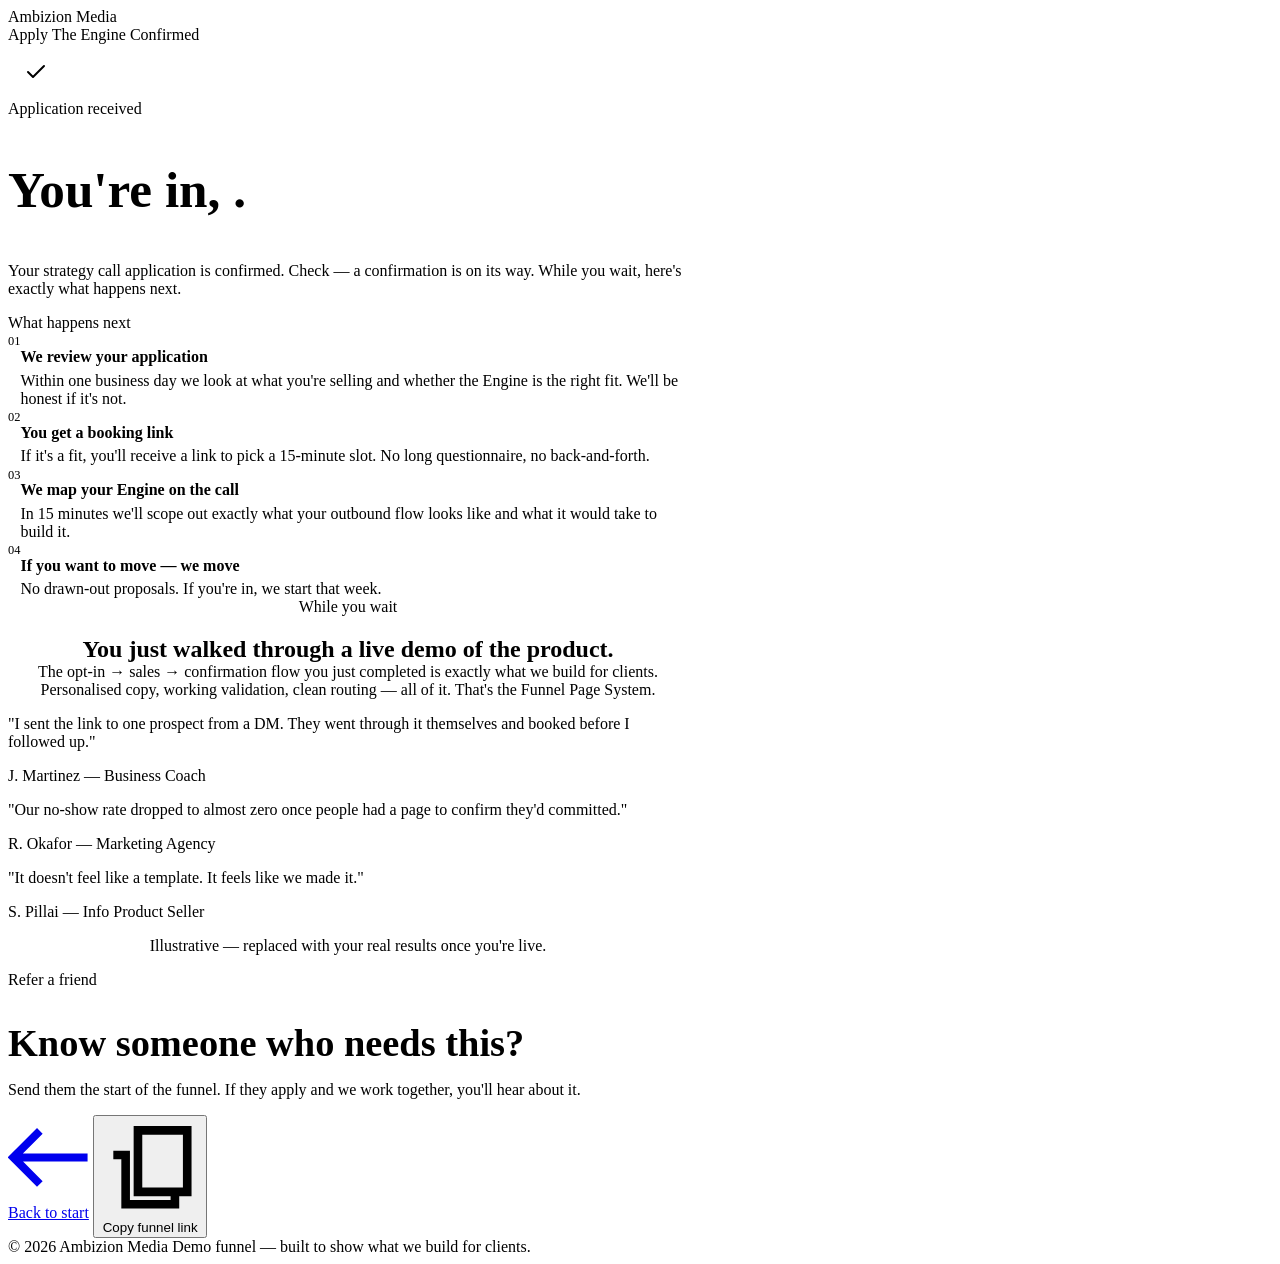
==== sales.html @ 40a7c44d "Add files via upload" ====
<!doctype html>
<html lang="en">
<head>
<meta charset="utf-8">
<meta name="viewport" content="width=device-width, initial-scale=1">
<title>You're In — Strategy Call Confirmed | Ambizion Media</title>
<meta name="description" content="Your strategy call application is confirmed. Here's what happens next.">
<link rel="preconnect" href="https://fonts.googleapis.com">
<link rel="preconnect" href="https://fonts.gstatic.com" crossorigin>
<link href="https://fonts.googleapis.com/css2?family=Fraunces:ital,wght@0,500;0,600;1,500&family=Inter:wght@400;500;600&family=JetBrains+Mono:wght@400;500&display=swap" rel="stylesheet">
<link rel="stylesheet" href="css/styles.css">
<style>
  .confirm-icon{
    width: 56px; height: 56px;
    border-radius: 50%;
    background: var(--brass-soft);
    border: 1px solid var(--brass-dim);
    display: flex; align-items: center; justify-content: center;
    margin-bottom: var(--space-3);
  }
  .confirm-icon svg{ width: 24px; height: 24px; color: var(--brass); }

  .next-steps{ display: grid; gap: var(--space-3); margin-top: var(--space-4); }
  .next-step{
    display: grid;
    grid-template-columns: auto 1fr;
    gap: var(--space-3);
    align-items: start;
    padding-bottom: var(--space-3);
    border-bottom: 1px solid var(--ink-line);
  }
  .next-step:last-child{ border-bottom: none; }
  .next-step__num{
    font-family: var(--f-mono);
    font-size: 0.78rem;
    color: var(--brass);
    padding-top: 0.2em;
  }
  .next-step h3{ font-size: 1rem; margin-bottom: 0.35em; }
  .next-step p{ color: var(--slate-on-ink); margin: 0; font-size: var(--fs-small); }

  .share-strip{
    display: flex; gap: var(--space-2); flex-wrap: wrap;
    margin-top: var(--space-3);
  }

  @keyframes tick-in {
    from { transform: scale(0.6); opacity: 0; }
    to   { transform: scale(1);   opacity: 1; }
  }
  .confirm-icon{ animation: tick-in 0.4s cubic-bezier(0.34,1.56,0.64,1) both; }
</style>
</head>
<body>

<header class="site">
  <div class="wrap">
    <div class="brandmark">Ambizion <span>Media</span></div>
    <nav class="pipeline" aria-label="Funnel progress">
      <span class="pipeline__step is-done"><span class="pipeline__dot"></span>Apply</span>
      <span class="pipeline__track is-filled"></span>
      <span class="pipeline__step is-done"><span class="pipeline__dot"></span>The Engine</span>
      <span class="pipeline__track is-filled"></span>
      <span class="pipeline__step is-active"><span class="pipeline__dot"></span>Confirmed</span>
    </nav>
  </div>
</header>

<main>

  <!-- Confirmation hero -->
  <section class="band band--ink">
    <div class="wrap" style="max-width: 680px;">
      <div class="confirm-icon" aria-hidden="true">
        <svg viewBox="0 0 24 24" fill="none" stroke="currentColor" stroke-width="2" stroke-linecap="round" stroke-linejoin="round">
          <path d="M20 6L9 17l-5-5"/>
        </svg>
      </div>
      <div class="eyebrow">Application received</div>
      <h1 style="font-size: clamp(2rem, 1.4rem + 2.5vw, 3.2rem);">
        You're in, <span data-fill="name" data-fallback="welcome"></span>.
      </h1>
      <p class="lead" style="margin-top: var(--space-2);">
        Your strategy call application is confirmed. Check
        <strong data-fill="email" data-fallback="your inbox"></strong> —
        a confirmation is on its way. While you wait, here's exactly what happens next.
      </p>
    </div>
  </section>

  <!-- What happens next -->
  <section class="band band--ink band--tight" style="padding-top: 0;">
    <div class="wrap" style="max-width: 680px;">
      <div class="eyebrow">What happens next</div>
      <div class="next-steps">
        <div class="next-step">
          <span class="next-step__num">01</span>
          <div>
            <h3>We review your application</h3>
            <p>Within one business day we look at what you're selling and whether the Engine is the right fit. We'll be honest if it's not.</p>
          </div>
        </div>
        <div class="next-step">
          <span class="next-step__num">02</span>
          <div>
            <h3>You get a booking link</h3>
            <p>If it's a fit, you'll receive a link to pick a 15-minute slot. No long questionnaire, no back-and-forth.</p>
          </div>
        </div>
        <div class="next-step">
          <span class="next-step__num">03</span>
          <div>
            <h3>We map your Engine on the call</h3>
            <p>In 15 minutes we'll scope out exactly what your outbound flow looks like and what it would take to build it.</p>
          </div>
        </div>
        <div class="next-step">
          <span class="next-step__num">04</span>
          <div>
            <h3>If you want to move — we move</h3>
            <p>No drawn-out proposals. If you're in, we start that week.</p>
          </div>
        </div>
      </div>
    </div>
  </section>

  <!-- Social proof / reminder of what they're getting -->
  <section class="band band--bone">
    <div class="wrap" style="max-width: 680px; text-align: center;" class="center">
      <div class="eyebrow">While you wait</div>
      <h2 style="margin-bottom: var(--space-3);">You just walked through a live demo of the product.</h2>
      <p class="lead" style="margin: 0 auto var(--space-4);">
        The opt-in → sales → confirmation flow you just completed is exactly what we build for clients. Personalised copy, working validation, clean routing — all of it. That's the Funnel Page System.
      </p>
      <div class="proofgrid" style="text-align:left;">
        <div class="proof">
          <p class="proof__quote">"I sent the link to one prospect from a DM. They went through it themselves and booked before I followed up."</p>
          <p class="proof__who">J. Martinez — Business Coach</p>
        </div>
        <div class="proof">
          <p class="proof__quote">"Our no-show rate dropped to almost zero once people had a page to confirm they'd committed."</p>
          <p class="proof__who">R. Okafor — Marketing Agency</p>
        </div>
        <div class="proof">
          <p class="proof__quote">"It doesn't feel like a template. It feels like we made it."</p>
          <p class="proof__who">S. Pillai — Info Product Seller</p>
        </div>
      </div>
      <p class="note" style="margin-top: var(--space-3);">Illustrative — replaced with your real results once you're live.</p>
    </div>
  </section>

  <!-- CTA to share / back to start -->
  <section class="band band--ink band--tight">
    <div class="wrap" style="max-width: 680px;">
      <div class="eyebrow">Refer a friend</div>
      <h2 style="font-size: clamp(1.6rem, 1.2rem + 1.8vw, 2.4rem); margin-bottom: var(--space-2);">Know someone who needs this?</h2>
      <p class="lead">Send them the start of the funnel. If they apply and we work together, you'll hear about it.</p>
      <div class="share-strip">
        <a href="index.html" class="btn btn--ghost">
          <svg viewBox="0 0 16 16" fill="none"><path d="M6 3L1 8l5 5M1 8h14" stroke="currentColor" stroke-width="1.5"/></svg>
          Back to start
        </a>
        <button class="btn btn--brass" id="copy-btn" onclick="copyLink()">
          <svg viewBox="0 0 16 16" fill="none"><path d="M6 2h8v10H6V2zM2 6H4v8h8v-2" stroke="currentColor" stroke-width="1.4"/></svg>
          Copy funnel link
        </button>
      </div>
    </div>
  </section>

</main>

<footer class="site">
  <div class="wrap">
    <span>© 2026 Ambizion Media</span>
    <span class="note">Demo funnel — built to show what we build for clients.</span>
  </div>
</footer>

<script src="js/main.js"></script>
<script>
  function copyLink() {
    var base = window.location.href.split('/thankyou')[0];
    var link = base + '/index.html';
    navigator.clipboard.writeText(link).then(function () {
      var btn = document.getElementById('copy-btn');
      btn.textContent = 'Copied!';
      setTimeout(function () {
        btn.innerHTML = '<svg viewBox="0 0 16 16" fill="none"><path d="M6 2h8v10H6V2zM2 6H4v8h8v-2" stroke="currentColor" stroke-width="1.4"/></svg> Copy funnel link';
      }, 2000);
    });
  }
</script>
</body>
</html>
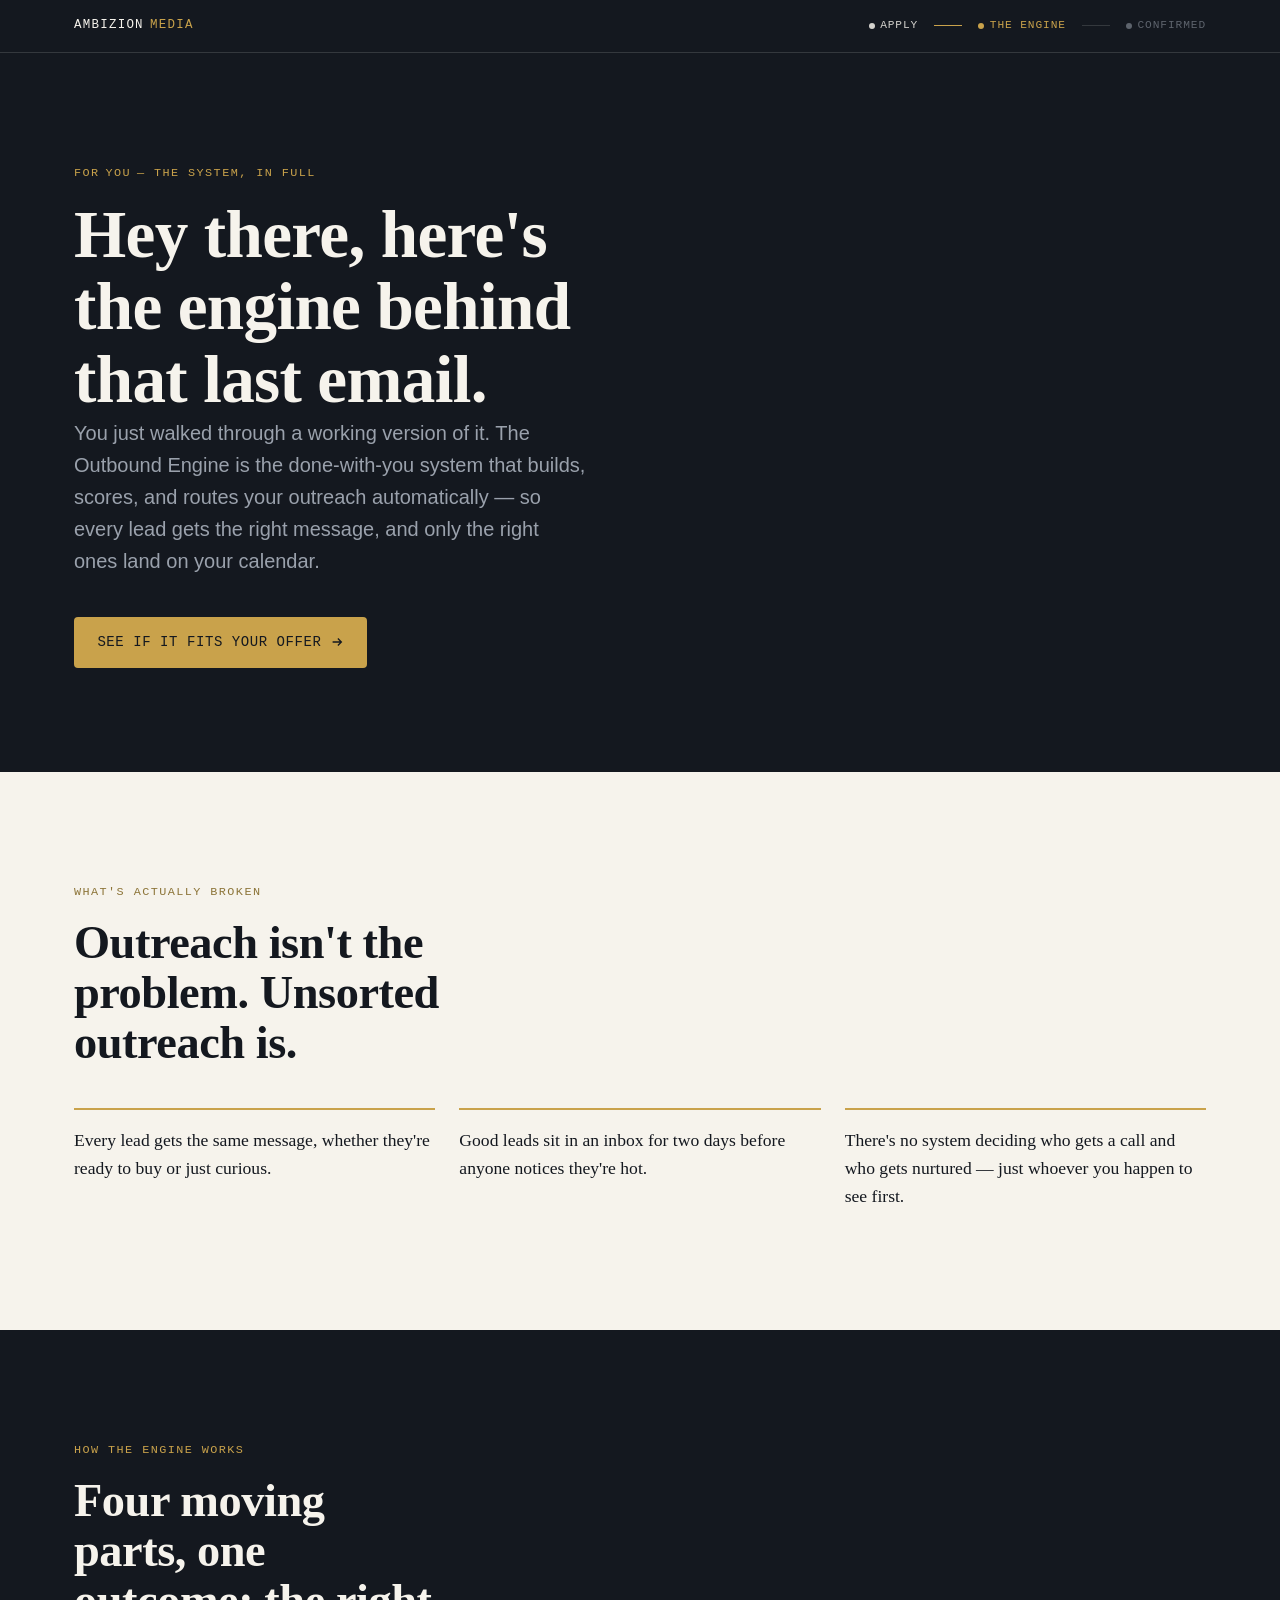
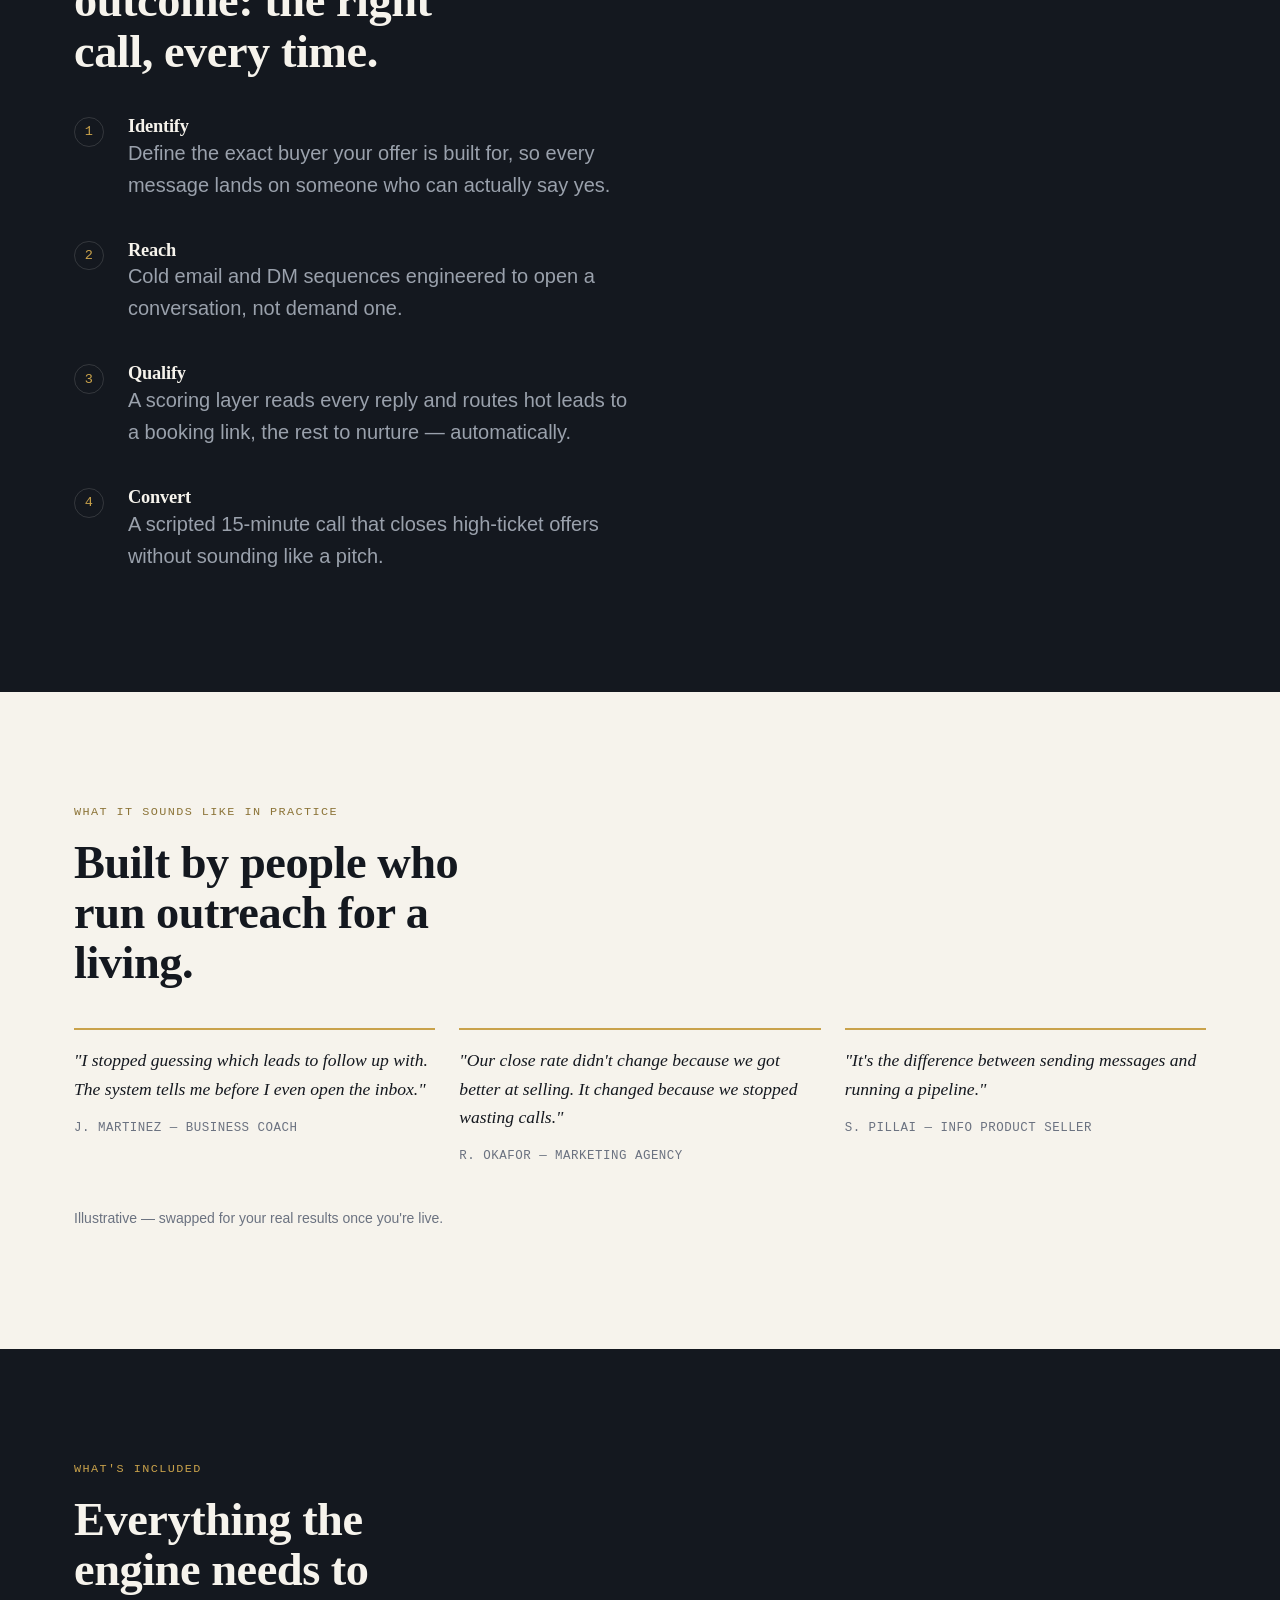
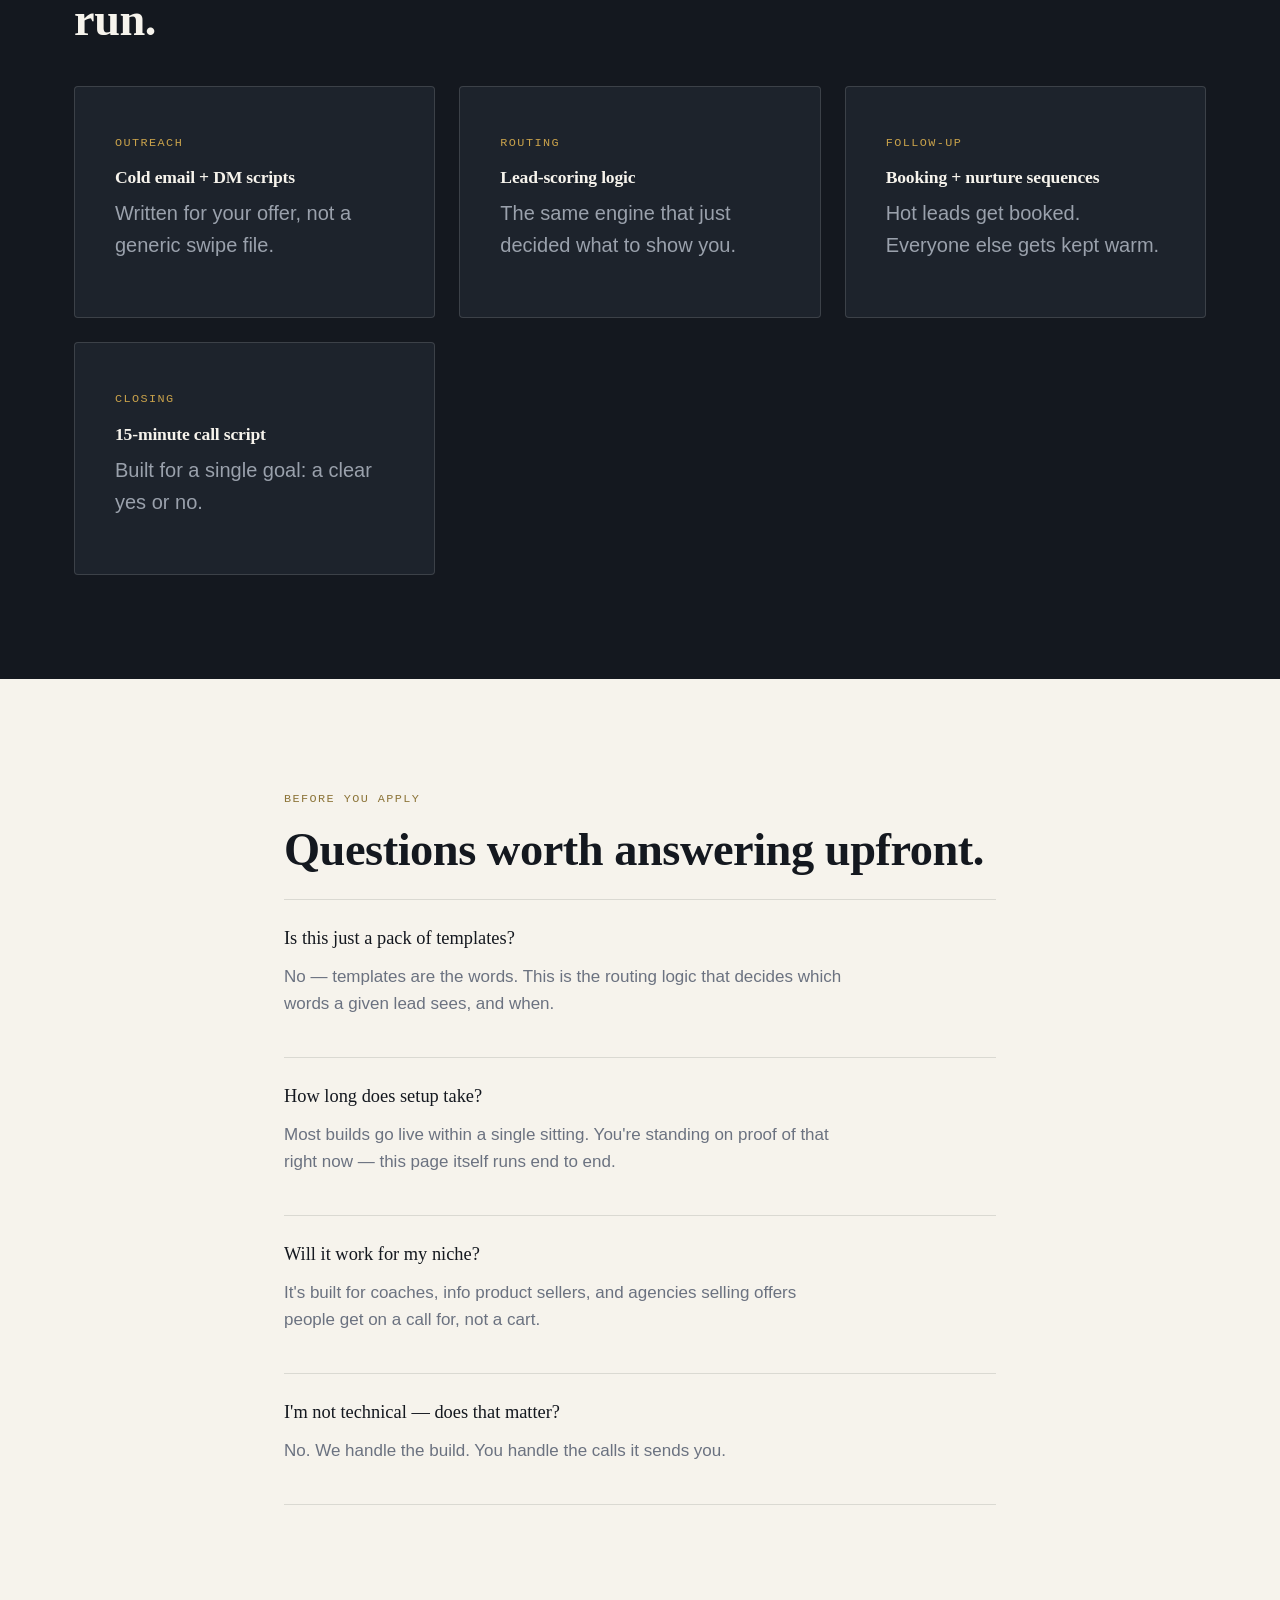
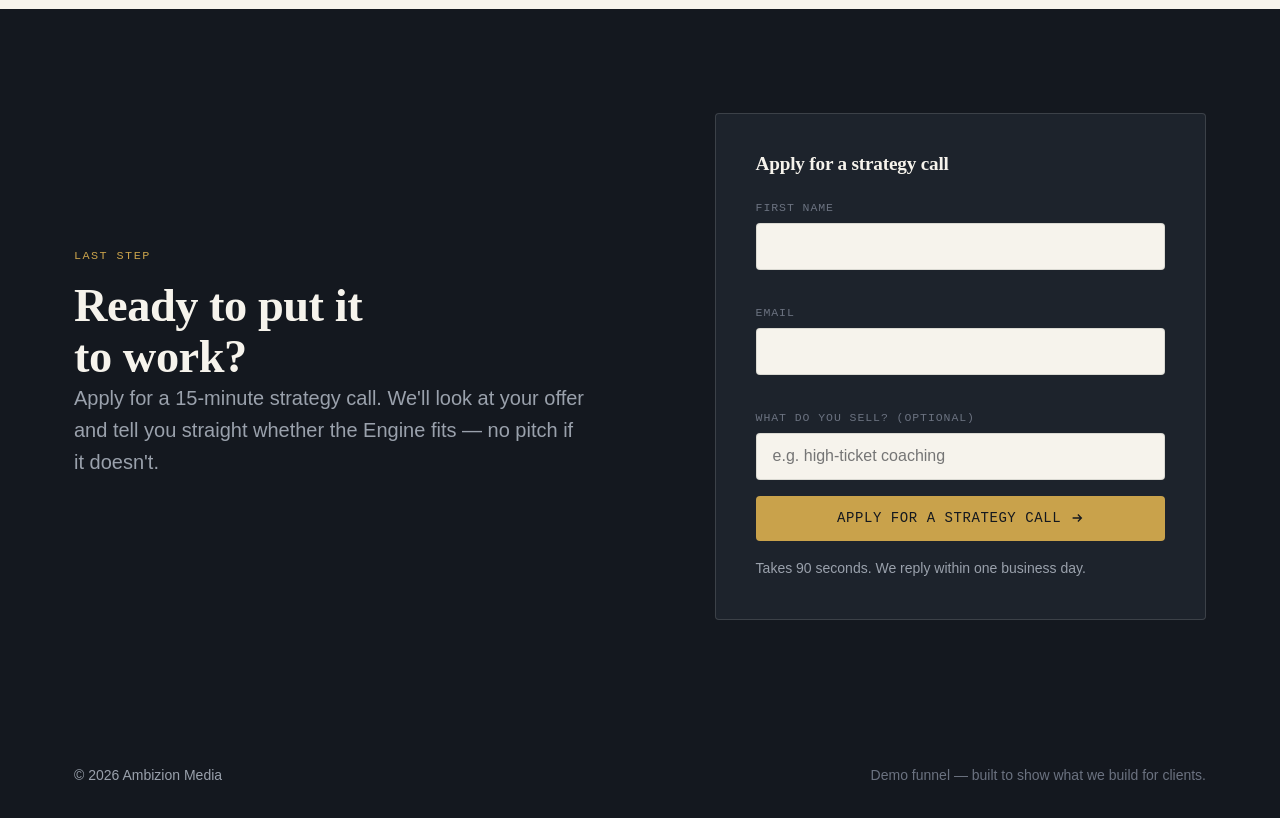
==== commit 9d4fe7e7: "Add files via upload" ====
--- a/sales.html
+++ b/sales.html
@@ -3,53 +3,12 @@
 <head>
 <meta charset="utf-8">
 <meta name="viewport" content="width=device-width, initial-scale=1">
-<title>You're In — Strategy Call Confirmed | Ambizion Media</title>
-<meta name="description" content="Your strategy call application is confirmed. Here's what happens next.">
+<title>The Outbound Engine | Ambizion Media</title>
+<meta name="description" content="The done-with-you outbound system for coaches and agencies selling high-ticket offers.">
 <link rel="preconnect" href="https://fonts.googleapis.com">
 <link rel="preconnect" href="https://fonts.gstatic.com" crossorigin>
 <link href="https://fonts.googleapis.com/css2?family=Fraunces:ital,wght@0,500;0,600;1,500&family=Inter:wght@400;500;600&family=JetBrains+Mono:wght@400;500&display=swap" rel="stylesheet">
-<link rel="stylesheet" href="css/styles.css">
-<style>
-  .confirm-icon{
-    width: 56px; height: 56px;
-    border-radius: 50%;
-    background: var(--brass-soft);
-    border: 1px solid var(--brass-dim);
-    display: flex; align-items: center; justify-content: center;
-    margin-bottom: var(--space-3);
-  }
-  .confirm-icon svg{ width: 24px; height: 24px; color: var(--brass); }
-
-  .next-steps{ display: grid; gap: var(--space-3); margin-top: var(--space-4); }
-  .next-step{
-    display: grid;
-    grid-template-columns: auto 1fr;
-    gap: var(--space-3);
-    align-items: start;
-    padding-bottom: var(--space-3);
-    border-bottom: 1px solid var(--ink-line);
-  }
-  .next-step:last-child{ border-bottom: none; }
-  .next-step__num{
-    font-family: var(--f-mono);
-    font-size: 0.78rem;
-    color: var(--brass);
-    padding-top: 0.2em;
-  }
-  .next-step h3{ font-size: 1rem; margin-bottom: 0.35em; }
-  .next-step p{ color: var(--slate-on-ink); margin: 0; font-size: var(--fs-small); }
-
-  .share-strip{
-    display: flex; gap: var(--space-2); flex-wrap: wrap;
-    margin-top: var(--space-3);
-  }
-
-  @keyframes tick-in {
-    from { transform: scale(0.6); opacity: 0; }
-    to   { transform: scale(1);   opacity: 1; }
-  }
-  .confirm-icon{ animation: tick-in 0.4s cubic-bezier(0.34,1.56,0.64,1) both; }
-</style>
+<link rel="stylesheet" href="styles.css">
 </head>
 <body>
 
@@ -59,113 +18,183 @@
     <nav class="pipeline" aria-label="Funnel progress">
       <span class="pipeline__step is-done"><span class="pipeline__dot"></span>Apply</span>
       <span class="pipeline__track is-filled"></span>
-      <span class="pipeline__step is-done"><span class="pipeline__dot"></span>The Engine</span>
-      <span class="pipeline__track is-filled"></span>
-      <span class="pipeline__step is-active"><span class="pipeline__dot"></span>Confirmed</span>
+      <span class="pipeline__step is-active"><span class="pipeline__dot"></span>The Engine</span>
+      <span class="pipeline__track"></span>
+      <span class="pipeline__step"><span class="pipeline__dot"></span>Confirmed</span>
     </nav>
   </div>
 </header>
 
 <main>
 
-  <!-- Confirmation hero -->
+  <!-- 1. Hero -->
   <section class="band band--ink">
-    <div class="wrap" style="max-width: 680px;">
-      <div class="confirm-icon" aria-hidden="true">
-        <svg viewBox="0 0 24 24" fill="none" stroke="currentColor" stroke-width="2" stroke-linecap="round" stroke-linejoin="round">
-          <path d="M20 6L9 17l-5-5"/>
-        </svg>
-      </div>
-      <div class="eyebrow">Application received</div>
-      <h1 style="font-size: clamp(2rem, 1.4rem + 2.5vw, 3.2rem);">
-        You're in, <span data-fill="name" data-fallback="welcome"></span>.
-      </h1>
-      <p class="lead" style="margin-top: var(--space-2);">
-        Your strategy call application is confirmed. Check
-        <strong data-fill="email" data-fallback="your inbox"></strong> —
-        a confirmation is on its way. While you wait, here's exactly what happens next.
-      </p>
-    </div>
-  </section>
-
-  <!-- What happens next -->
-  <section class="band band--ink band--tight" style="padding-top: 0;">
-    <div class="wrap" style="max-width: 680px;">
-      <div class="eyebrow">What happens next</div>
-      <div class="next-steps">
-        <div class="next-step">
-          <span class="next-step__num">01</span>
-          <div>
-            <h3>We review your application</h3>
-            <p>Within one business day we look at what you're selling and whether the Engine is the right fit. We'll be honest if it's not.</p>
+    <div class="wrap">
+      <div class="eyebrow">For <span data-fill="name" data-fallback="you"></span> — the system, in full</div>
+      <h1 style="max-width: 16ch;">Hey <span data-fill="name" data-fallback="there"></span>, here's the engine behind that last email.</h1>
+      <p class="lead" style="font-size: var(--fs-lead);">You just walked through a working version of it. The Outbound Engine is the done-with-you system that builds, scores, and routes your outreach automatically — so every lead gets the right message, and only the right ones land on your calendar.</p>
+      <a href="#apply" class="btn btn--brass" style="margin-top: var(--space-3);">
+        See if it fits your offer
+        <svg viewBox="0 0 16 16" fill="none"><path d="M3 8h10M9 4l4 4-4 4" stroke="currentColor" stroke-width="1.5"/></svg>
+      </a>
+    </div>
+  </section>
+
+  <!-- 2. Problem -->
+  <section class="band band--bone">
+    <div class="wrap">
+      <div class="eyebrow">What's actually broken</div>
+      <h2 style="max-width: 18ch; margin-bottom: var(--space-4);">Outreach isn't the problem. Unsorted outreach is.</h2>
+      <div class="proofgrid">
+        <div class="proof">
+          <p class="proof__quote" style="font-style:normal;">Every lead gets the same message, whether they're ready to buy or just curious.</p>
+        </div>
+        <div class="proof">
+          <p class="proof__quote" style="font-style:normal;">Good leads sit in an inbox for two days before anyone notices they're hot.</p>
+        </div>
+        <div class="proof">
+          <p class="proof__quote" style="font-style:normal;">There's no system deciding who gets a call and who gets nurtured — just whoever you happen to see first.</p>
+        </div>
+      </div>
+    </div>
+  </section>
+
+  <!-- 3. Mechanism -->
+  <section class="band band--ink">
+    <div class="wrap">
+      <div class="eyebrow">How the engine works</div>
+      <h2 style="max-width: 16ch; margin-bottom: var(--space-4);">Four moving parts, one outcome: the right call, every time.</h2>
+      <div class="steps">
+        <div class="step">
+          <div class="step__num">1</div>
+          <div><h3 style="font-size:1.15rem;">Identify</h3><p class="lead">Define the exact buyer your offer is built for, so every message lands on someone who can actually say yes.</p></div>
+        </div>
+        <div class="step">
+          <div class="step__num">2</div>
+          <div><h3 style="font-size:1.15rem;">Reach</h3><p class="lead">Cold email and DM sequences engineered to open a conversation, not demand one.</p></div>
+        </div>
+        <div class="step">
+          <div class="step__num">3</div>
+          <div><h3 style="font-size:1.15rem;">Qualify</h3><p class="lead">A scoring layer reads every reply and routes hot leads to a booking link, the rest to nurture — automatically.</p></div>
+        </div>
+        <div class="step">
+          <div class="step__num">4</div>
+          <div><h3 style="font-size:1.15rem;">Convert</h3><p class="lead">A scripted 15-minute call that closes high-ticket offers without sounding like a pitch.</p></div>
+        </div>
+      </div>
+    </div>
+  </section>
+
+  <!-- 4. Proof -->
+  <section class="band band--bone">
+    <div class="wrap">
+      <div class="eyebrow">What it sounds like in practice</div>
+      <h2 style="max-width: 18ch; margin-bottom: var(--space-4);">Built by people who run outreach for a living.</h2>
+      <div class="proofgrid">
+        <div class="proof">
+          <p class="proof__quote">"I stopped guessing which leads to follow up with. The system tells me before I even open the inbox."</p>
+          <p class="proof__who">J. Martinez — Business Coach</p>
+        </div>
+        <div class="proof">
+          <p class="proof__quote">"Our close rate didn't change because we got better at selling. It changed because we stopped wasting calls."</p>
+          <p class="proof__who">R. Okafor — Marketing Agency</p>
+        </div>
+        <div class="proof">
+          <p class="proof__quote">"It's the difference between sending messages and running a pipeline."</p>
+          <p class="proof__who">S. Pillai — Info Product Seller</p>
+        </div>
+      </div>
+      <p class="note" style="margin-top: var(--space-3);">Illustrative — swapped for your real results once you're live.</p>
+    </div>
+  </section>
+
+  <!-- 5. Offer stack -->
+  <section class="band band--ink">
+    <div class="wrap">
+      <div class="eyebrow">What's included</div>
+      <h2 style="max-width: 16ch; margin-bottom: var(--space-4);">Everything the engine needs to run.</h2>
+      <div class="proofgrid">
+        <div class="card">
+          <div class="eyebrow">Outreach</div>
+          <h3 style="font-size:1.1rem;">Cold email + DM scripts</h3>
+          <p class="lead" style="margin-top:0.5em;">Written for your offer, not a generic swipe file.</p>
+        </div>
+        <div class="card">
+          <div class="eyebrow">Routing</div>
+          <h3 style="font-size:1.1rem;">Lead-scoring logic</h3>
+          <p class="lead" style="margin-top:0.5em;">The same engine that just decided what to show you.</p>
+        </div>
+        <div class="card">
+          <div class="eyebrow">Follow-up</div>
+          <h3 style="font-size:1.1rem;">Booking + nurture sequences</h3>
+          <p class="lead" style="margin-top:0.5em;">Hot leads get booked. Everyone else gets kept warm.</p>
+        </div>
+        <div class="card">
+          <div class="eyebrow">Closing</div>
+          <h3 style="font-size:1.1rem;">15-minute call script</h3>
+          <p class="lead" style="margin-top:0.5em;">Built for a single goal: a clear yes or no.</p>
+        </div>
+      </div>
+    </div>
+  </section>
+
+  <!-- 6. FAQ -->
+  <section class="band band--bone">
+    <div class="wrap" style="max-width: 760px;">
+      <div class="eyebrow">Before you apply</div>
+      <h2 style="margin-bottom: var(--space-3);">Questions worth answering upfront.</h2>
+      <div class="faq">
+        <div class="faq__item">
+          <div class="faq__q">Is this just a pack of templates?</div>
+          <p class="faq__a">No — templates are the words. This is the routing logic that decides which words a given lead sees, and when.</p>
+        </div>
+        <div class="faq__item">
+          <div class="faq__q">How long does setup take?</div>
+          <p class="faq__a">Most builds go live within a single sitting. You're standing on proof of that right now — this page itself runs end to end.</p>
+        </div>
+        <div class="faq__item">
+          <div class="faq__q">Will it work for my niche?</div>
+          <p class="faq__a">It's built for coaches, info product sellers, and agencies selling offers people get on a call for, not a cart.</p>
+        </div>
+        <div class="faq__item">
+          <div class="faq__q">I'm not technical — does that matter?</div>
+          <p class="faq__a">No. We handle the build. You handle the calls it sends you.</p>
+        </div>
+      </div>
+    </div>
+  </section>
+
+  <!-- 7. Final CTA / apply -->
+  <section class="band band--ink" id="apply">
+    <div class="wrap grid-2">
+      <div>
+        <div class="eyebrow">Last step</div>
+        <h2 style="max-width: 14ch;">Ready to put it to work?</h2>
+        <p class="lead">Apply for a 15-minute strategy call. We'll look at your offer and tell you straight whether the Engine fits — no pitch if it doesn't.</p>
+      </div>
+      <div class="card">
+        <h3 style="margin-bottom: var(--space-3); font-size:1.2rem;">Apply for a strategy call</h3>
+        <form id="apply-form" novalidate>
+          <div class="field" data-field="name">
+            <label for="apply-name">First name</label>
+            <input type="text" id="apply-name" name="name" autocomplete="given-name" required>
+            <div class="field__msg"></div>
           </div>
-        </div>
-        <div class="next-step">
-          <span class="next-step__num">02</span>
-          <div>
-            <h3>You get a booking link</h3>
-            <p>If it's a fit, you'll receive a link to pick a 15-minute slot. No long questionnaire, no back-and-forth.</p>
+          <div class="field" data-field="email">
+            <label for="apply-email">Email</label>
+            <input type="email" id="apply-email" name="email" autocomplete="email" required>
+            <div class="field__msg"></div>
           </div>
-        </div>
-        <div class="next-step">
-          <span class="next-step__num">03</span>
-          <div>
-            <h3>We map your Engine on the call</h3>
-            <p>In 15 minutes we'll scope out exactly what your outbound flow looks like and what it would take to build it.</p>
+          <div class="field">
+            <label for="apply-offer">What do you sell? (optional)</label>
+            <input type="text" id="apply-offer" name="offer" placeholder="e.g. high-ticket coaching">
           </div>
-        </div>
-        <div class="next-step">
-          <span class="next-step__num">04</span>
-          <div>
-            <h3>If you want to move — we move</h3>
-            <p>No drawn-out proposals. If you're in, we start that week.</p>
-          </div>
-        </div>
-      </div>
-    </div>
-  </section>
-
-  <!-- Social proof / reminder of what they're getting -->
-  <section class="band band--bone">
-    <div class="wrap" style="max-width: 680px; text-align: center;" class="center">
-      <div class="eyebrow">While you wait</div>
-      <h2 style="margin-bottom: var(--space-3);">You just walked through a live demo of the product.</h2>
-      <p class="lead" style="margin: 0 auto var(--space-4);">
-        The opt-in → sales → confirmation flow you just completed is exactly what we build for clients. Personalised copy, working validation, clean routing — all of it. That's the Funnel Page System.
-      </p>
-      <div class="proofgrid" style="text-align:left;">
-        <div class="proof">
-          <p class="proof__quote">"I sent the link to one prospect from a DM. They went through it themselves and booked before I followed up."</p>
-          <p class="proof__who">J. Martinez — Business Coach</p>
-        </div>
-        <div class="proof">
-          <p class="proof__quote">"Our no-show rate dropped to almost zero once people had a page to confirm they'd committed."</p>
-          <p class="proof__who">R. Okafor — Marketing Agency</p>
-        </div>
-        <div class="proof">
-          <p class="proof__quote">"It doesn't feel like a template. It feels like we made it."</p>
-          <p class="proof__who">S. Pillai — Info Product Seller</p>
-        </div>
-      </div>
-      <p class="note" style="margin-top: var(--space-3);">Illustrative — replaced with your real results once you're live.</p>
-    </div>
-  </section>
-
-  <!-- CTA to share / back to start -->
-  <section class="band band--ink band--tight">
-    <div class="wrap" style="max-width: 680px;">
-      <div class="eyebrow">Refer a friend</div>
-      <h2 style="font-size: clamp(1.6rem, 1.2rem + 1.8vw, 2.4rem); margin-bottom: var(--space-2);">Know someone who needs this?</h2>
-      <p class="lead">Send them the start of the funnel. If they apply and we work together, you'll hear about it.</p>
-      <div class="share-strip">
-        <a href="index.html" class="btn btn--ghost">
-          <svg viewBox="0 0 16 16" fill="none"><path d="M6 3L1 8l5 5M1 8h14" stroke="currentColor" stroke-width="1.5"/></svg>
-          Back to start
-        </a>
-        <button class="btn btn--brass" id="copy-btn" onclick="copyLink()">
-          <svg viewBox="0 0 16 16" fill="none"><path d="M6 2h8v10H6V2zM2 6H4v8h8v-2" stroke="currentColor" stroke-width="1.4"/></svg>
-          Copy funnel link
-        </button>
+          <button type="submit" class="btn btn--brass btn--block">
+            Apply for a Strategy Call
+            <svg viewBox="0 0 16 16" fill="none"><path d="M3 8h10M9 4l4 4-4 4" stroke="currentColor" stroke-width="1.5"/></svg>
+          </button>
+          <p class="note" style="margin-top: var(--space-2); margin-bottom:0;">Takes 90 seconds. We reply within one business day.</p>
+        </form>
       </div>
     </div>
   </section>
@@ -179,19 +208,17 @@
   </div>
 </footer>
 
-<script src="js/main.js"></script>
+<script src="main.js"></script>
 <script>
-  function copyLink() {
-    var base = window.location.href.split('/thankyou')[0];
-    var link = base + '/index.html';
-    navigator.clipboard.writeText(link).then(function () {
-      var btn = document.getElementById('copy-btn');
-      btn.textContent = 'Copied!';
-      setTimeout(function () {
-        btn.innerHTML = '<svg viewBox="0 0 16 16" fill="none"><path d="M6 2h8v10H6V2zM2 6H4v8h8v-2" stroke="currentColor" stroke-width="1.4"/></svg> Copy funnel link';
-      }, 2000);
-    });
-  }
+  document.addEventListener('DOMContentLoaded', function () {
+    var params = new URLSearchParams(window.location.search);
+    var nameInput = document.getElementById('apply-name');
+    var emailInput = document.getElementById('apply-email');
+    if (params.get('name')) nameInput.value = params.get('name');
+    if (params.get('email')) emailInput.value = params.get('email');
+
+    wireStepForm('apply-form', 'thankyou.html', ['apply-offer']);
+  });
 </script>
 </body>
 </html>
--- a/styles.css
+++ b/styles.css
@@ -0,0 +1,262 @@
+/* ===========================================================
+   Ambizion Media — Funnel Demo: "The Outbound Engine"
+   Token system. Single source of truth for color, type, space.
+   =========================================================== */
+
+:root{
+  /* ---- color ---- */
+  --ink:        #14181F;
+  --ink-soft:   #1D232C;
+  --ink-line:   rgba(246,243,236,0.14);
+  --bone:       #F6F3EC;
+  --paper:      #FFFFFF;
+  --bone-line:  rgba(20,24,31,0.12);
+  --brass:      #C9A24B;
+  --brass-dim:  #8C7438;
+  --brass-soft: rgba(201,162,75,0.14);
+  --ember:      #D8632C;
+  --slate:      #6B7280;
+  --slate-on-ink: #9AA1AC;
+
+  /* ---- type ---- */
+  --f-display: 'Fraunces', Georgia, serif;
+  --f-body:    'Inter', -apple-system, BlinkMacSystemFont, sans-serif;
+  --f-mono:    'JetBrains Mono', ui-monospace, Menlo, monospace;
+
+  --fs-eyebrow: 0.74rem;
+  --fs-small:   0.875rem;
+  --fs-body:    1.0625rem;
+  --fs-lead:    1.25rem;
+  --fs-h3: clamp(1.4rem, 1.1rem + 1.1vw, 1.9rem);
+  --fs-h2: clamp(1.9rem, 1.3rem + 2.2vw, 2.9rem);
+  --fs-h1: clamp(2.5rem, 1.7rem + 3.4vw, 4.2rem);
+
+  /* ---- space / shape ---- */
+  --space-1: 0.5rem;
+  --space-2: 1rem;
+  --space-3: 1.5rem;
+  --space-4: 2.5rem;
+  --space-5: 4rem;
+  --space-6: 6.5rem;
+  --radius: 4px;
+  --max: 1180px;
+}
+
+*{ box-sizing: border-box; }
+html{ scroll-behavior: smooth; }
+@media (prefers-reduced-motion: reduce){
+  html{ scroll-behavior: auto; }
+  *{ animation-duration: 0.001ms !important; transition-duration: 0.001ms !important; }
+}
+
+body{
+  margin: 0;
+  font-family: var(--f-body);
+  font-size: var(--fs-body);
+  line-height: 1.6;
+  color: var(--ink);
+  background: var(--bone);
+  -webkit-font-smoothing: antialiased;
+}
+
+h1,h2,h3{
+  font-family: var(--f-display);
+  font-weight: 600;
+  line-height: 1.08;
+  margin: 0;
+  letter-spacing: -0.01em;
+}
+h1{ font-size: var(--fs-h1); }
+h2{ font-size: var(--fs-h2); }
+h3{ font-size: var(--fs-h3); }
+em{ font-style: italic; color: var(--brass-dim); }
+.band--ink em{ color: var(--brass); }
+
+p{ margin: 0 0 var(--space-2); color: inherit; }
+.lead{ font-size: var(--fs-lead); color: var(--slate); max-width: 46ch; }
+.band--ink .lead{ color: var(--slate-on-ink); }
+
+a{ color: inherit; }
+
+img,svg{ display:block; max-width: 100%; }
+
+:focus-visible{
+  outline: 2px solid var(--brass);
+  outline-offset: 3px;
+}
+
+/* ---- layout primitives ---- */
+.wrap{
+  max-width: var(--max);
+  margin: 0 auto;
+  padding-left: var(--space-3);
+  padding-right: var(--space-3);
+}
+.band{ padding-top: var(--space-6); padding-bottom: var(--space-6); }
+.band--ink{ background: var(--ink); color: var(--bone); }
+.band--bone{ background: var(--bone); color: var(--ink); }
+.band--tight{ padding-top: var(--space-5); padding-bottom: var(--space-5); }
+
+.eyebrow{
+  font-family: var(--f-mono);
+  font-size: var(--fs-eyebrow);
+  letter-spacing: 0.12em;
+  text-transform: uppercase;
+  color: var(--brass-dim);
+  display: inline-flex;
+  align-items: center;
+  gap: 0.5em;
+  margin-bottom: var(--space-2);
+}
+.band--ink .eyebrow{ color: var(--brass); }
+
+.btn{
+  font-family: var(--f-mono);
+  font-size: var(--fs-small);
+  letter-spacing: 0.04em;
+  text-transform: uppercase;
+  text-decoration: none;
+  display: inline-flex;
+  align-items: center;
+  gap: 0.6em;
+  padding: 0.95em 1.6em;
+  border-radius: var(--radius);
+  border: 1px solid transparent;
+  cursor: pointer;
+  transition: transform 0.15s ease, background 0.15s ease, border-color 0.15s ease;
+}
+.btn:hover{ transform: translateY(-1px); }
+.btn--brass{ background: var(--brass); color: var(--ink); }
+.btn--brass:hover{ background: #DCB562; }
+.btn--ghost{ background: transparent; color: inherit; border-color: currentColor; opacity: 0.85; }
+.btn--ghost:hover{ opacity: 1; }
+.btn--block{ width: 100%; justify-content: center; }
+.btn svg{ width: 14px; height: 14px; }
+
+.card{
+  background: var(--paper);
+  border: 1px solid var(--bone-line);
+  border-radius: var(--radius);
+  padding: var(--space-4);
+}
+.band--ink .card{
+  background: var(--ink-soft);
+  border-color: var(--ink-line);
+}
+
+/* ---- pipeline indicator (signature element) ----
+   Shared across all three pages: shows where the visitor
+   is in the actual funnel they're walking through. */
+.pipeline{
+  display: flex;
+  align-items: center;
+  gap: var(--space-2);
+  font-family: var(--f-mono);
+  font-size: 0.7rem;
+  letter-spacing: 0.08em;
+  text-transform: uppercase;
+}
+.pipeline__step{ display:flex; align-items:center; gap: 0.5em; color: var(--slate-on-ink); opacity: 0.55; }
+.pipeline__step.is-active{ opacity: 1; color: var(--brass); }
+.pipeline__step.is-done{ opacity: 0.85; color: var(--bone); }
+.pipeline__dot{
+  width: 6px; height: 6px; border-radius: 50%;
+  background: currentColor;
+}
+.pipeline__track{
+  width: 28px; height: 1px; background: var(--ink-line); position: relative;
+}
+.pipeline__track.is-filled::after{
+  content: ''; position:absolute; inset:0; background: var(--brass);
+}
+
+header.site{
+  background: var(--ink);
+  color: var(--bone);
+  padding: var(--space-2) 0;
+  border-bottom: 1px solid var(--ink-line);
+}
+header.site .wrap{
+  display: flex; align-items: center; justify-content: space-between;
+  gap: var(--space-3);
+}
+.brandmark{
+  font-family: var(--f-mono);
+  font-size: 0.78rem;
+  letter-spacing: 0.1em;
+  text-transform: uppercase;
+  display: flex; align-items: center; gap: 0.5em;
+}
+.brandmark span{ color: var(--brass); }
+
+footer.site{
+  background: var(--ink);
+  color: var(--slate-on-ink);
+  padding: var(--space-4) 0;
+  font-size: var(--fs-small);
+}
+footer.site .wrap{
+  display: flex; justify-content: space-between; align-items: center; gap: var(--space-2);
+  flex-wrap: wrap;
+}
+
+/* ---- form ---- */
+.field{ margin-bottom: var(--space-2); }
+.field label{
+  display:block; font-family: var(--f-mono); font-size: 0.72rem;
+  text-transform: uppercase; letter-spacing: 0.08em; color: var(--slate);
+  margin-bottom: 0.5em;
+}
+.field input{
+  width: 100%;
+  font-family: var(--f-body);
+  font-size: 1rem;
+  padding: 0.85em 1em;
+  border: 1px solid var(--bone-line);
+  border-radius: var(--radius);
+  background: var(--bone);
+  color: var(--ink);
+}
+.field input:focus{ outline: none; border-color: var(--brass); background: var(--paper); }
+.field--error input{ border-color: var(--ember); }
+.field__msg{ font-size: 0.78rem; color: var(--ember); margin-top: 0.4em; min-height: 1em; }
+
+/* ---- numbered mechanism steps (real sequence, earns numbering) ---- */
+.steps{ display: grid; gap: var(--space-3); }
+.step{ display: grid; grid-template-columns: auto 1fr; gap: var(--space-3); align-items: start; }
+.step__num{
+  font-family: var(--f-mono); font-size: 0.85rem; color: var(--brass);
+  border: 1px solid var(--ink-line); border-radius: 50%;
+  width: 2.2em; height: 2.2em; display:flex; align-items:center; justify-content:center;
+}
+
+/* ---- proof grid ---- */
+.proofgrid{ display:grid; gap: var(--space-3); grid-template-columns: repeat(3,1fr); }
+.proof{ border-top: 2px solid var(--brass); padding-top: var(--space-2); }
+.proof__quote{ font-family: var(--f-display); font-size: 1.1rem; font-style: italic; margin-bottom: var(--space-2); }
+.proof__who{ font-family: var(--f-mono); font-size: 0.78rem; color: var(--slate); text-transform: uppercase; letter-spacing: 0.04em; }
+.band--ink .proof__who{ color: var(--slate-on-ink); }
+
+/* ---- faq ---- */
+.faq{ border-top: 1px solid var(--bone-line); }
+.faq__item{ border-bottom: 1px solid var(--bone-line); padding: var(--space-3) 0; }
+.faq__q{ font-family: var(--f-display); font-size: 1.15rem; margin-bottom: 0.5em; }
+.faq__a{ color: var(--slate); max-width: 60ch; }
+
+/* ---- utility ---- */
+.grid-2{ display:grid; gap: var(--space-4); grid-template-columns: 1.1fr 0.9fr; align-items: center; }
+.tag{
+  font-family: var(--f-mono); font-size: 0.7rem; letter-spacing: 0.06em; text-transform: uppercase;
+  padding: 0.3em 0.7em; border: 1px solid var(--bone-line); border-radius: 999px; display:inline-block;
+}
+.center{ text-align:center; margin-left:auto; margin-right:auto; }
+.note{ font-size: var(--fs-small); color: var(--slate); }
+.band--ink .note{ color: var(--slate-on-ink); }
+
+@media (max-width: 860px){
+  .grid-2{ grid-template-columns: 1fr; }
+  .proofgrid{ grid-template-columns: 1fr; }
+  .step{ grid-template-columns: auto 1fr; }
+  header.site .pipeline{ display:none; }
+  footer.site .wrap{ flex-direction: column; align-items: flex-start; }
+}
